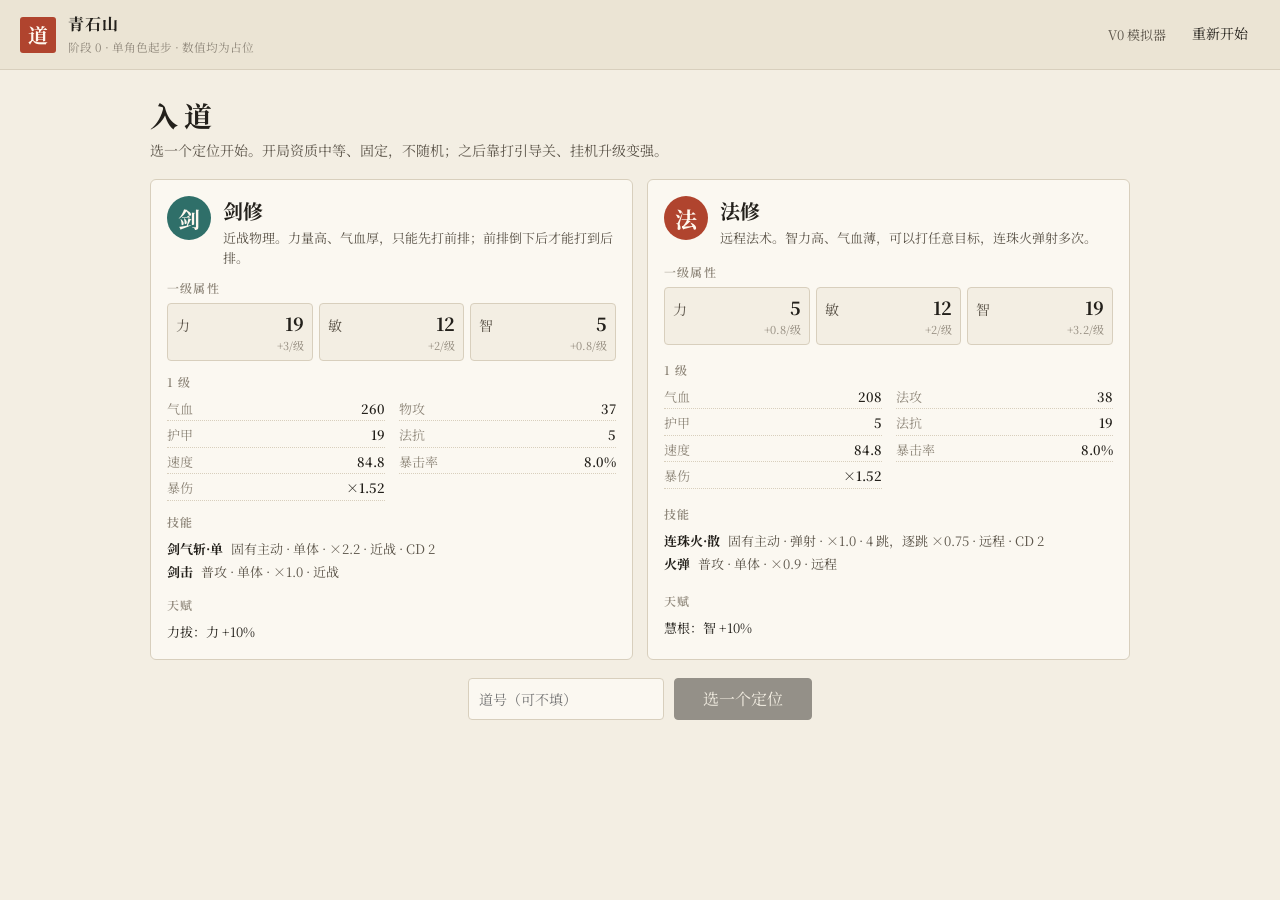
==== index.html @ ce5360df "阶段 0：单角色起步——选角、引导关、升级、挂机 - 开局选角：剑修 / 法修，资质中等固定，1 条属性型天赋；与其他角色同规则 - 引导关第一段「青石山」8 关：1 打 1 → 1 打 2 → 1 " ====
<!doctype html>
<html lang="zh-CN">
<head>
<meta charset="utf-8">
<meta name="viewport" content="width=device-width, initial-scale=1">
<title>道 · 青石山</title>
<link rel="preconnect" href="https://fonts.googleapis.com">
<link href="https://fonts.googleapis.com/css2?family=Noto+Serif+SC:wght@400;600;700&display=swap" rel="stylesheet">
<link rel="stylesheet" href="src/ui/style.css">
</head>
<body class="s0">
<header class="top">
  <div class="brand"><span class="seal">道</span><div><b>青石山</b><small>阶段 0 · 单角色起步 · 数值均为占位</small></div></div>
  <nav class="s0-nav">
    <a href="v0.html" class="navlink">V0 模拟器</a>
    <button id="reset-btn" type="button">重新开始</button>
  </nav>
</header>
<main id="app"></main>

<!-- 加载顺序即依赖顺序（与 src/node.js 保持一致）。经典脚本，file:// 直接打开即可。 -->
<!-- 地基 -->
<script src="src/core/tags.js"></script>
<script src="src/core/rng.js"></script>
<!-- 配置表 -->
<script src="src/config/coef.js"></script>
<script src="src/config/skills.js"></script>
<script src="src/config/talents.js"></script>
<script src="src/config/characters.js"></script>
<script src="src/config/stage0.js"></script>
<!-- 地基：事件、数据模型 -->
<script src="src/core/events.js"></script>
<script src="src/core/model.js"></script>
<!-- 战斗（纯逻辑） -->
<script src="src/battle/targeting.js"></script>
<script src="src/battle/damage.js"></script>
<script src="src/battle/engine.js"></script>
<script src="src/battle/log.js"></script>
<script src="src/battle/simulate.js"></script>
<!-- 阶段 0 游戏逻辑（纯逻辑） -->
<script src="src/game/stage0.js"></script>
<!-- UI -->
<script src="src/ui/util.js"></script>
<script src="src/ui/battleview.js"></script>
<script src="src/ui/stage0-app.js"></script>
</body>
</html>
---- src/ui/style.css ----
/* 道 · V0 —— 宣纸与墨，A 方青、B 方朱 */
:root {
  --paper: #f3eee3;
  --paper-2: #ebe4d4;
  --card: #fbf8f1;
  --ink: #23201b;
  --ink-2: #5d564b;
  --ink-3: #8f877a;
  --line: #d8cfbd;
  --a: #2f6f69;
  --a-soft: #d6e6e2;
  --b: #b0442e;
  --b-soft: #f2dcd3;
  --gold: #a67c1f;
  --heal: #3f8a3a;
  --shield: #5b7fb5;
  --crit: #c2410c;
  --font: "Noto Serif SC", "Songti SC", "STSong", "SimSun", serif;
  --mono: ui-monospace, "SF Mono", Menlo, Consolas, monospace;
  color-scheme: light;
}
@media (prefers-color-scheme: dark) {
  :root:not([data-theme="light"]) {
    --paper: #17161a; --paper-2: #1f1e23; --card: #222127; --ink: #ece6d8; --ink-2: #b8b0a2; --ink-3: #847d71;
    --line: #38363d; --a: #6cb8ae; --a-soft: #22403d; --b: #e07a62; --b-soft: #4a2a23; --gold: #d4a945;
    --heal: #7cc477; --shield: #8daee0; --crit: #f08a4b; color-scheme: dark;
  }
}
:root[data-theme="dark"] {
  --paper: #17161a; --paper-2: #1f1e23; --card: #222127; --ink: #ece6d8; --ink-2: #b8b0a2; --ink-3: #847d71;
  --line: #38363d; --a: #6cb8ae; --a-soft: #22403d; --b: #e07a62; --b-soft: #4a2a23; --gold: #d4a945;
  --heal: #7cc477; --shield: #8daee0; --crit: #f08a4b; color-scheme: dark;
}

* { box-sizing: border-box; }
html, body { margin: 0; }
body { background: var(--paper); color: var(--ink); font-family: var(--font); font-size: 14px; line-height: 1.5; }
button, input, select, textarea { font: inherit; color: inherit; }
button {
  background: var(--card); border: 1px solid var(--line); border-radius: 4px; padding: 4px 12px; cursor: pointer;
}
button:hover { border-color: var(--ink-3); }
button.primary { background: var(--ink); color: var(--paper); border-color: var(--ink); }
button.on { background: var(--ink); color: var(--paper); }
button.mini { padding: 0 6px; font-size: 12px; line-height: 20px; }
select, input[type=number] { background: var(--card); border: 1px solid var(--line); border-radius: 4px; padding: 3px 6px; }
small { color: var(--ink-3); font-weight: 400; }
.muted { color: var(--ink-3); }
.side-A { color: var(--a); }
.side-B { color: var(--b); }

/* 顶栏 */
.top { display: flex; align-items: center; justify-content: space-between; gap: 16px; padding: 12px 20px; border-bottom: 1px solid var(--line); background: var(--paper-2); flex-wrap: wrap; }
.brand { display: flex; align-items: center; gap: 12px; }
.brand b { display: block; font-size: 16px; letter-spacing: .05em; }
.seal { display: inline-grid; place-items: center; width: 36px; height: 36px; background: var(--b); color: #fff8ee; font-weight: 700; font-size: 20px; border-radius: 3px; }
nav { display: flex; gap: 4px; flex-wrap: wrap; }
nav button { border: none; background: transparent; border-bottom: 2px solid transparent; border-radius: 0; padding: 6px 12px; }
nav button.on { background: transparent; color: var(--ink); border-bottom-color: var(--b); font-weight: 600; }
main { padding: 16px 20px 40px; max-width: 1400px; margin: 0 auto; }

.card { background: var(--card); border: 1px solid var(--line); border-radius: 6px; padding: 12px 14px; margin-bottom: 12px; }
.toolbar { display: flex; align-items: center; gap: 8px; flex-wrap: wrap; margin-bottom: 12px; }
.toolbar .sep { width: 1px; height: 20px; background: var(--line); margin: 0 4px; }
.status { color: var(--ink-2); margin-left: 8px; }
.errors { color: var(--b); font-size: 13px; margin-top: 6px; }
.scroll-x { overflow-x: auto; }

/* ===== 阵容编辑 ===== */
.editor-grid { display: grid; grid-template-columns: minmax(0, 1fr) minmax(0, 1.1fr); gap: 14px; align-items: start; }
.teams { display: grid; gap: 12px; }
.team { background: var(--card); border: 1px solid var(--line); border-radius: 6px; padding: 10px 12px; border-top: 3px solid var(--a); }
.team-B { border-top-color: var(--b); }
.team-head { display: flex; justify-content: space-between; align-items: baseline; }
.team-head h3 { margin: 0 0 6px; }
.team-A h3 { color: var(--a); } .team-B h3 { color: var(--b); }
.row-line { display: grid; grid-template-columns: 52px 1fr; gap: 8px; align-items: stretch; margin-bottom: 6px; }
.row-label { display: flex; flex-direction: column; justify-content: center; color: var(--ink-2); font-size: 13px; }
.row-cards { display: grid; grid-template-columns: repeat(3, minmax(0, 1fr)); gap: 6px; }
.slot { border: 1px solid var(--line); border-radius: 4px; padding: 6px 8px; cursor: pointer; background: var(--paper); position: relative; min-height: 56px; }
.slot:hover { border-color: var(--ink-3); }
.slot.sel { border-color: var(--ink); box-shadow: inset 0 0 0 1px var(--ink); }
.slot.empty { color: var(--ink-3); display: grid; place-items: center; cursor: default; border-style: dashed; }
.slot-name { font-weight: 600; }
.slot-title { font-size: 12px; color: var(--ink-3); }
.slot-actions { position: absolute; top: 4px; right: 4px; display: flex; gap: 2px; opacity: .55; }
.slot:hover .slot-actions { opacity: 1; }
.add-line { display: flex; gap: 6px; margin-top: 8px; flex-wrap: wrap; }

.detail-head { display: flex; justify-content: space-between; align-items: baseline; border-bottom: 1px solid var(--line); margin-bottom: 8px; }
.detail-head h3 { margin: 0 0 6px; }
.field { display: grid; grid-template-columns: 92px 1fr; gap: 8px; padding: 8px 0; border-bottom: 1px dashed var(--line); }
.field > label { color: var(--ink-2); font-size: 13px; padding-top: 3px; }
.triad { display: flex; gap: 12px; }
.triad input { width: 5em; margin-left: 4px; }
.stat-grid { display: grid; grid-template-columns: repeat(auto-fill, minmax(110px, 1fr)); gap: 4px 12px; padding: 8px 0; border-bottom: 1px dashed var(--line); }
.stat-grid div { display: flex; justify-content: space-between; font-size: 13px; }
.stat-grid span { color: var(--ink-3); }
.skill-line { display: flex; flex-wrap: wrap; gap: 4px 10px; align-items: center; font-size: 13px; margin-top: 4px; }
.skill-meta { color: var(--ink-2); }
.skill-eff { color: var(--shield); }
.skill-line.trig { color: var(--gold); }
.tags { display: inline-flex; gap: 3px; }
.tag { font-size: 11px; padding: 0 5px; border: 1px solid var(--line); border-radius: 3px; color: var(--ink-3); }
.tag.on { border-color: var(--gold); color: var(--gold); background: color-mix(in srgb, var(--gold) 12%, transparent); font-weight: 600; }
.branches { display: grid; gap: 6px; }
.branch { display: block; border: 1px solid var(--line); border-radius: 4px; padding: 6px 8px; cursor: pointer; }
.branch.on { border-color: var(--ink); background: var(--paper); }
.branch input { margin-right: 6px; }
.roll { display: inline-flex; align-items: center; gap: 8px; margin-left: 8px; flex-wrap: wrap; }
.roll input[type=range] { width: 140px; accent-color: var(--b); }
.roll-val { font-size: 12px; color: var(--ink-2); font-family: var(--mono); }
.talent-row { display: flex; align-items: center; gap: 6px; flex-wrap: wrap; margin-bottom: 6px; font-size: 13px; }
.tier { font-size: 11px; padding: 0 5px; border-radius: 3px; border: 1px solid var(--line); }
.tier-trigger { border-color: var(--gold); color: var(--gold); }
.tier-tag { border-color: var(--shield); color: var(--shield); }

/* ===== 战斗播放 ===== */
.bar-card { padding-bottom: 18px; }
.bar-head { display: flex; gap: 12px; align-items: baseline; flex-wrap: wrap; margin-bottom: 10px; }
.order { display: flex; gap: 6px; flex-wrap: wrap; font-size: 13px; }
.ord { font-weight: 600; }
.actionbar { position: relative; height: 34px; margin: 0 14px; border-bottom: 2px solid var(--ink-3); background: repeating-linear-gradient(90deg, transparent 0 calc(10% - 1px), var(--line) calc(10% - 1px) 10%); }
.bar-end { position: absolute; right: -2px; top: -4px; bottom: -4px; width: 3px; background: var(--b); }
.marker { position: absolute; top: 4px; width: 28px; height: 24px; border-radius: 3px; display: grid; place-items: center; font-size: 11px; color: #fff; transition: left .35s linear; font-weight: 600; }
.marker.side-A { background: var(--a); top: 0; }
.marker.side-B { background: var(--b); top: 10px; }
.marker.dead { opacity: .15; }
.player-grid { display: grid; grid-template-columns: minmax(0, 1.4fr) minmax(0, 1fr); gap: 12px; align-items: start; }
.field-grid { display: grid; grid-template-columns: var(--cols, 1fr 1fr 28px 1fr 1fr); gap: 8px; }
.col { display: flex; flex-direction: column; gap: 8px; }
.col-label { font-size: 12px; color: var(--ink-3); text-align: center; }
.vs { display: grid; place-items: center; color: var(--ink-3); writing-mode: vertical-rl; letter-spacing: .5em; }
.unit { position: relative; border: 1px solid var(--line); border-radius: 4px; padding: 6px; background: var(--paper); transition: transform .15s, box-shadow .15s; min-height: 86px; }
.unit.side-A { border-left: 3px solid var(--a); }
.unit.side-B { border-left: 3px solid var(--b); }
.unit.acting { box-shadow: 0 0 0 2px var(--gold); transform: translateY(-2px); }
.unit.hit { animation: shake .25s; }
.unit.healed { box-shadow: 0 0 0 2px var(--heal); }
.unit.dead { opacity: .35; filter: grayscale(1); }
@keyframes shake { 25% { transform: translateX(-3px); } 75% { transform: translateX(3px); } }
.u-name { font-weight: 600; font-size: 13px; display: flex; justify-content: space-between; }
.hp { position: relative; height: 12px; background: var(--paper-2); border-radius: 2px; margin: 4px 0; overflow: hidden; }
.hp-fill { position: absolute; inset: 0 auto 0 0; background: var(--heal); transition: width .3s; }
.sh-fill { position: absolute; inset: 0 auto 0 0; background: color-mix(in srgb, var(--shield) 70%, transparent); transition: width .3s; height: 4px; }
.hp-text { position: absolute; right: 3px; top: -2px; font-size: 10px; font-family: var(--mono); color: var(--ink); }
.u-cds, .u-status { display: flex; flex-wrap: wrap; gap: 2px; }
.cd { font-size: 10px; color: var(--ink-3); border: 1px solid var(--line); padding: 0 3px; border-radius: 2px; }
.cd.ready { color: var(--ink); border-color: var(--ink-3); }
.st { font-size: 10px; padding: 0 3px; border-radius: 2px; margin-top: 2px; }
.st-buff { background: var(--a-soft); color: var(--a); }
.st-debuff { background: var(--b-soft); color: var(--b); }
.st-guard, .st-taunt { background: var(--gold); color: #fff; }
.pop { position: absolute; right: 6px; top: 18px; font-weight: 700; color: var(--b); animation: rise .9s forwards; pointer-events: none; font-family: var(--mono); }
.pop.crit { color: var(--crit); font-size: 18px; }
.pop.heal { color: var(--heal); }
@keyframes rise { to { transform: translateY(-22px); opacity: 0; } }
.log-card { display: flex; flex-direction: column; }
.log { height: 520px; overflow-y: auto; font-size: 13px; margin-top: 6px; padding-right: 4px; }
.log-entry { padding: 3px 0; border-bottom: 1px dotted var(--line); }
.ll.d1 { padding-left: 1.2em; color: var(--ink-2); }
.ll.d2 { padding-left: 2.4em; }
.ll-round { color: var(--ink-3); text-align: center; font-size: 12px; }
.ll-action { font-weight: 600; }
.ll-crit { color: var(--crit); }
.ll-heal { color: var(--heal); }
.ll-effect { color: var(--shield); }
.ll-chain { color: var(--gold); font-weight: 700; font-size: 14px; }
.ll-end { text-align: center; font-weight: 700; font-size: 16px; padding: 8px 0; }

/* ===== 批量模拟 ===== */
.win-head { display: flex; gap: 28px; flex-wrap: wrap; align-items: baseline; }
.big { font-size: 28px; font-weight: 700; }
.win-bar { display: flex; height: 10px; margin-top: 10px; border-radius: 2px; overflow: hidden; background: var(--paper-2); }
.wb-A { background: var(--a); } .wb-B { background: var(--b); } .wb-D { background: var(--ink-3); opacity: .5; }
table.data { border-collapse: collapse; width: 100%; font-size: 13px; margin-top: 8px; }
table.data th { text-align: left; font-weight: 600; color: var(--ink-2); border-bottom: 1px solid var(--line); padding: 4px 6px; white-space: nowrap; }
table.data td { border-bottom: 1px dotted var(--line); padding: 4px 6px; white-space: nowrap; font-variant-numeric: tabular-nums; }
tr.grp td { background: var(--paper-2); font-weight: 600; }
.share { display: flex; align-items: center; gap: 6px; }
.mini-bar { width: 60px; height: 6px; background: var(--paper-2); border-radius: 2px; overflow: hidden; }
.mini-fill { height: 100%; background: var(--ink-3); }
.mini-fill.side-A { background: var(--a); } .mini-fill.side-B { background: var(--b); }
.trig-cell { color: var(--gold); font-size: 12px; }
.trig-list { display: flex; gap: 6px; flex-wrap: wrap; margin: 6px 0; }
.chip { border: 1px solid var(--gold); color: var(--gold); border-radius: 3px; padding: 0 6px; font-size: 13px; }

/* ===== 配置表 ===== */
.config-text { width: 100%; height: 70vh; font-family: var(--mono); font-size: 12px; background: var(--card); border: 1px solid var(--line); border-radius: 4px; padding: 10px; }

@media (max-width: 960px) {
  .editor-grid, .player-grid { grid-template-columns: 1fr; }
  main { padding: 12px 16px 32px; }
}
@media (max-width: 600px) {
  .field-grid { grid-template-columns: 1fr 1fr; }
  .field-grid .vs { display: none; }
  .field { grid-template-columns: 1fr; }
  .row-cards { grid-template-columns: repeat(2, minmax(0, 1fr)); }
}

/* ===================== 阶段 0 ===================== */
.navlink { color: var(--ink-2); text-decoration: none; padding: 6px 10px; font-size: 13px; }
.navlink:hover { color: var(--ink); }
.s0-nav { align-items: center; }
button.danger { background: var(--b); color: #fff; border-color: var(--b); }
button:disabled { opacity: .45; cursor: not-allowed; }
.brand small a { color: inherit; }

/* 选角 */
.chooser { max-width: 980px; margin: 0 auto; display: grid; gap: 18px; }
.chooser-intro h2 { margin: 8px 0 4px; font-size: 28px; letter-spacing: .2em; }
.chooser-intro p { margin: 0; color: var(--ink-2); }
.role-cards { display: grid; grid-template-columns: repeat(2, minmax(0, 1fr)); gap: 14px; }
.role-card { text-align: left; background: var(--card); border: 1px solid var(--line); border-radius: 6px; padding: 16px; display: grid; gap: 12px; cursor: pointer; }
.role-card:hover { border-color: var(--ink-3); }
.role-card.on { border-color: var(--ink); box-shadow: inset 0 0 0 1px var(--ink); }
.role-card:focus-visible, button:focus-visible, .name-input:focus-visible { outline: 2px solid var(--gold); outline-offset: 2px; }
.role-head { display: flex; gap: 12px; align-items: flex-start; }
.role-head h3 { margin: 0 0 2px; font-size: 20px; }
.role-head p { margin: 0; color: var(--ink-2); font-size: 13px; }
.role-glyph { flex: none; display: grid; place-items: center; width: 44px; height: 44px; border-radius: 50%; font-size: 22px; font-weight: 700; color: #fff8ee; }
.role-sword { background: var(--a); }
.role-mage { background: var(--b); }
.role-section h4, .hero-card h4 { margin: 0 0 6px; font-size: 12px; color: var(--ink-3); font-weight: 600; letter-spacing: .1em; }
.triad-grid { display: grid; grid-template-columns: repeat(3, 1fr); gap: 6px; }
.triad-grid > div { background: var(--paper); border: 1px solid var(--line); border-radius: 4px; padding: 6px 8px; display: grid; grid-template-columns: auto 1fr; align-items: baseline; gap: 0 6px; }
.triad-grid span { color: var(--ink-2); }
.triad-grid b { font-size: 18px; text-align: right; font-variant-numeric: tabular-nums; }
.triad-grid small { grid-column: 1 / -1; text-align: right; font-size: 11px; }
.kv-grid { display: grid; grid-template-columns: repeat(2, minmax(0, 1fr)); gap: 2px 14px; font-size: 13px; }
.kv-grid > div { display: flex; justify-content: space-between; border-bottom: 1px dotted var(--line); padding: 2px 0; }
.kv-grid span { color: var(--ink-3); }
.kv-grid b { font-variant-numeric: tabular-nums; font-weight: 600; }
.skill-row { font-size: 13px; display: flex; flex-wrap: wrap; gap: 2px 8px; padding: 2px 0; }
.skill-row span { color: var(--ink-2); }
.chooser-go { display: flex; gap: 10px; justify-content: center; flex-wrap: wrap; }
.name-input { background: var(--card); border: 1px solid var(--line); border-radius: 4px; padding: 8px 10px; width: 14em; }
.big-btn { padding: 8px 28px; font-size: 16px; }

/* 主界面 */
.s0-grid { display: grid; grid-template-columns: 320px minmax(0, 1fr); gap: 14px; align-items: start; }
.s0-side { display: grid; gap: 12px; }
.s0-main { min-width: 0; }
.hero-card { display: grid; gap: 10px; }
.hero-head { display: flex; align-items: center; gap: 10px; }
.hero-head h2 { margin: 0; font-size: 18px; }
.lv { margin-left: auto; text-align: right; display: grid; }
.lv b { font-size: 30px; line-height: 1; font-variant-numeric: tabular-nums; }
.expbar { position: relative; height: 18px; background: var(--paper-2); border-radius: 3px; overflow: hidden; }
.exp-fill { position: absolute; inset: 0 auto 0 0; background: var(--gold); opacity: .55; transition: width .4s; }
.expbar span { position: relative; font-size: 11px; padding-left: 6px; line-height: 18px; font-variant-numeric: tabular-nums; }
.hero-foot { font-size: 12px; border-top: 1px dashed var(--line); padding-top: 8px; }

.idle-card h4 { margin: 0; }
.idle-card p { margin: 6px 0 0; font-size: 13px; }
.idle-head { display: flex; justify-content: space-between; align-items: center; gap: 8px; }
.idle-head h4 span { color: var(--ink); }
.idle-bar { height: 6px; background: var(--paper-2); border-radius: 3px; overflow: hidden; margin-top: 8px; }
.idle-fill { height: 100%; width: 0; background: var(--a); transition: width .15s linear; }

.stages-card { display: grid; gap: 8px; }
.stages-head { display: flex; justify-content: space-between; align-items: flex-end; gap: 10px; border-bottom: 1px solid var(--line); padding-bottom: 8px; }
.stages-head h2 { margin: 0; letter-spacing: .1em; }
.progress-chip { font-variant-numeric: tabular-nums; border: 1px solid var(--line); border-radius: 12px; padding: 0 10px; color: var(--ink-2); }
.chapter-done { display: grid; gap: 2px; background: var(--a-soft); color: var(--a); border-radius: 4px; padding: 8px 12px; font-size: 13px; }
.stage-row { display: grid; grid-template-columns: 44px minmax(0, 1fr) auto; gap: 10px; align-items: center; padding: 10px 4px; border-bottom: 1px dotted var(--line); }
.stage-row.locked { opacity: .45; }
.stage-row.next { background: color-mix(in srgb, var(--gold) 8%, transparent); border-radius: 4px; }
.stage-id { font-variant-numeric: tabular-nums; color: var(--ink-3); font-size: 15px; text-align: center; }
.stage-row.boss .stage-id { color: var(--b); font-weight: 700; }
.stage-title { display: flex; gap: 8px; align-items: baseline; flex-wrap: wrap; }
.stage-title b { font-size: 15px; }
.stage-title span { font-size: 12px; }
.enemy-chips { display: flex; flex-wrap: wrap; gap: 4px; margin-top: 4px; align-items: center; }
.enemy-chip { font-size: 12px; border: 1px solid var(--line); border-radius: 3px; padding: 0 5px; }
.enemy-chip small { margin-left: 3px; }
.enemy-chip.boss { border-color: var(--b); color: var(--b); }
.exp-note { font-size: 12px; margin-left: 4px; }
.stage-side { display: grid; gap: 6px; justify-items: end; }
.stage-btns { display: flex; gap: 4px; }
.badge { font-size: 11px; padding: 0 6px; border-radius: 3px; white-space: nowrap; }
.badge.ok { background: var(--a-soft); color: var(--a); }
.badge.go { background: color-mix(in srgb, var(--gold) 18%, transparent); color: var(--gold); }
.badge.lock { color: var(--ink-3); border: 1px solid var(--line); }

.battle-head { display: flex; align-items: center; gap: 12px; flex-wrap: wrap; margin-bottom: 10px; }
.battle-head h2 { margin: 0; font-size: 18px; }
.result-banner { display: flex; justify-content: space-between; align-items: center; gap: 12px; flex-wrap: wrap; border-radius: 6px; padding: 10px 14px; margin-bottom: 12px; border: 1px solid var(--line); background: var(--card); }
.result-banner.win { border-color: var(--a); background: var(--a-soft); }
.result-banner.lose { border-color: var(--b); background: var(--b-soft); }
.rb-main { display: flex; gap: 6px 14px; align-items: baseline; flex-wrap: wrap; }
.rb-title { font-size: 22px; letter-spacing: .2em; }
.win .rb-title { color: var(--a); } .lose .rb-title { color: var(--b); }
.lvup { color: var(--gold); font-weight: 700; }
.first { font-weight: 600; }
.rb-btns { display: flex; gap: 6px; flex-wrap: wrap; }
.s0 .log { height: 420px; }

@media (max-width: 860px) {
  .s0-grid { grid-template-columns: 1fr; }
  .role-cards { grid-template-columns: 1fr; }
}
@media (max-width: 600px) {
  .stage-row { grid-template-columns: 36px minmax(0, 1fr); }
  .stage-side { grid-column: 1 / -1; grid-template-columns: auto 1fr; justify-items: start; align-items: center; }
  .stage-btns { justify-self: end; }
}
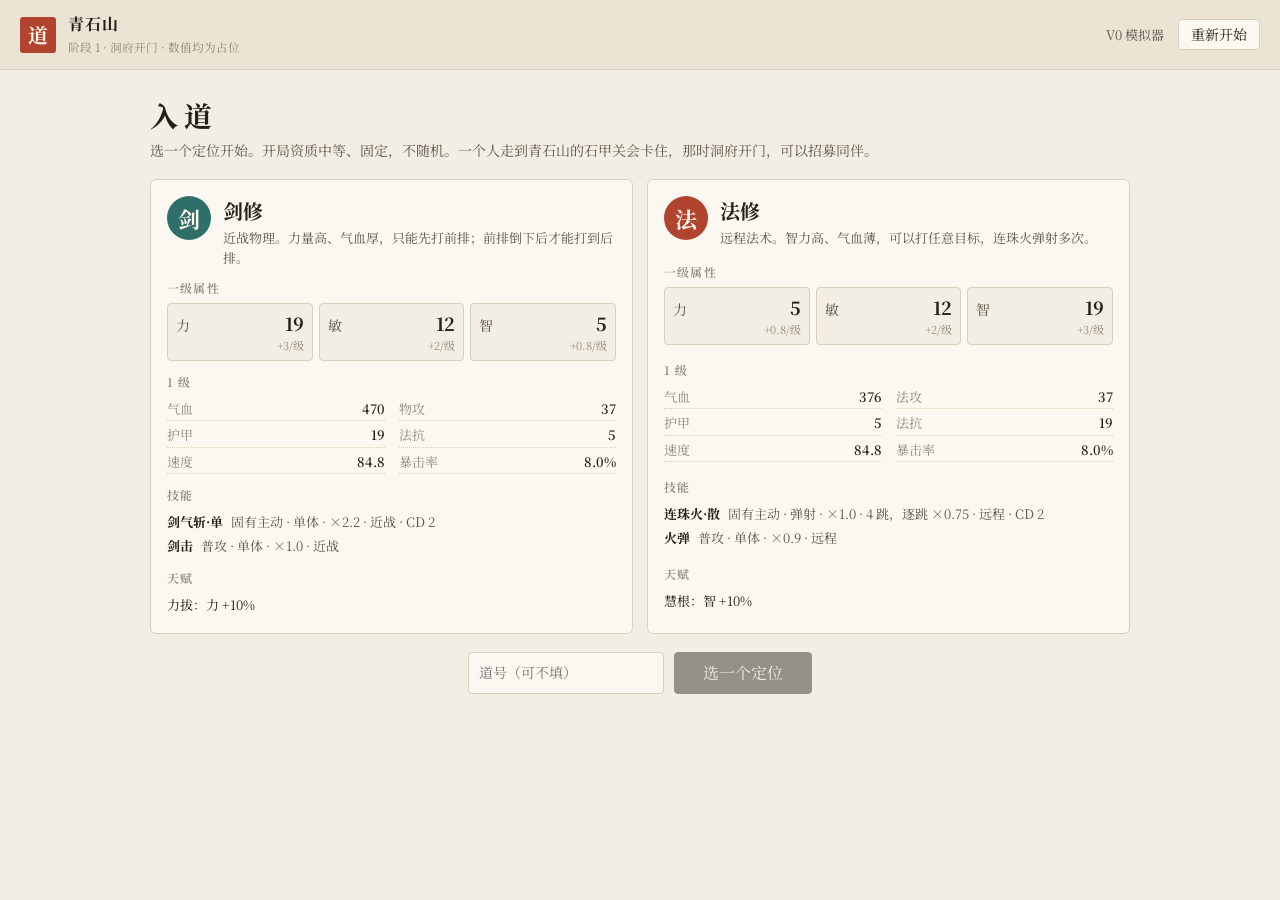
==== commit d27b6d06: "阶段 1：洞府开门——招募、研究上阵位、两人布阵、自动推关 - 1-4 石甲关重做：单人难过（剑修被后排远程磨死、法修被前排硬怪顶死），两人能过 - 金币掉落；洞府招募：首抽免费保底互补定位，之后每日" ====
--- a/index.html
+++ b/index.html
@@ -8,15 +8,20 @@
 <link href="https://fonts.googleapis.com/css2?family=Noto+Serif+SC:wght@400;600;700&display=swap" rel="stylesheet">
 <link rel="stylesheet" href="src/ui/style.css">
 </head>
-<body class="s0">
-<header class="top">
-  <div class="brand"><span class="seal">道</span><div><b>青石山</b><small>阶段 0 · 单角色起步 · 数值均为占位</small></div></div>
-  <nav class="s0-nav">
+<body class="s0 s1">
+<header class="top s1-top">
+  <div class="brand"><span class="seal">道</span><div><b>青石山</b><small>阶段 1 · 洞府开门 · 数值均为占位</small></div></div>
+  <div class="s1-chips" id="chips"></div>
+  <nav class="s1-nav" id="nav"></nav>
+  <div class="s1-tools">
     <a href="v0.html" class="navlink">V0 模拟器</a>
     <button id="reset-btn" type="button">重新开始</button>
-  </nav>
+  </div>
 </header>
+<div class="activity" id="activity" hidden></div>
 <main id="app"></main>
+<div class="modal-layer" id="modal" hidden></div>
+<div class="toasts" id="toasts" aria-live="polite"></div>
 
 <!-- 加载顺序即依赖顺序（与 src/node.js 保持一致）。经典脚本，file:// 直接打开即可。 -->
 <!-- 地基 -->
@@ -27,7 +32,7 @@
 <script src="src/config/skills.js"></script>
 <script src="src/config/talents.js"></script>
 <script src="src/config/characters.js"></script>
-<script src="src/config/stage0.js"></script>
+<script src="src/config/game.js"></script>
 <!-- 地基：事件、数据模型 -->
 <script src="src/core/events.js"></script>
 <script src="src/core/model.js"></script>
@@ -37,11 +42,11 @@
 <script src="src/battle/engine.js"></script>
 <script src="src/battle/log.js"></script>
 <script src="src/battle/simulate.js"></script>
-<!-- 阶段 0 游戏逻辑（纯逻辑） -->
-<script src="src/game/stage0.js"></script>
+<!-- 游戏规则（纯逻辑） -->
+<script src="src/game/game.js"></script>
 <!-- UI -->
 <script src="src/ui/util.js"></script>
 <script src="src/ui/battleview.js"></script>
-<script src="src/ui/stage0-app.js"></script>
+<script src="src/ui/game-app.js"></script>
 </body>
 </html>
--- a/src/ui/style.css
+++ b/src/ui/style.css
@@ -33,6 +33,7 @@
 }
 
 * { box-sizing: border-box; }
+[hidden] { display: none !important; }
 html, body { margin: 0; }
 body { background: var(--paper); color: var(--ink); font-family: var(--font); font-size: 14px; line-height: 1.5; }
 button, input, select, textarea { font: inherit; color: inherit; }
@@ -306,3 +307,124 @@
   .stage-side { grid-column: 1 / -1; grid-template-columns: auto 1fr; justify-items: start; align-items: center; }
   .stage-btns { justify-self: end; }
 }
+
+/* ===================== 阶段 1 ===================== */
+.s1-top { display: grid; grid-template-columns: auto 1fr auto auto; gap: 10px 16px; align-items: center; }
+.s1-chips { display: flex; gap: 8px; flex-wrap: wrap; align-items: center; }
+.chip-stat { display: inline-flex; align-items: baseline; gap: 6px; border: 1px solid var(--line); background: var(--card); border-radius: 14px; padding: 2px 10px; }
+.chip-stat b { font-variant-numeric: tabular-nums; }
+.switch { display: inline-flex; align-items: center; gap: 8px; border-radius: 14px; padding: 2px 10px 2px 4px; }
+.switch .knob { width: 30px; height: 16px; border-radius: 8px; background: var(--paper-2); border: 1px solid var(--line); position: relative; transition: background .2s; }
+.switch .knob::after { content: ""; position: absolute; top: 1px; left: 1px; width: 12px; height: 12px; border-radius: 50%; background: var(--ink-3); transition: transform .2s, background .2s; }
+.switch.on { background: var(--card); color: var(--ink); }
+.switch.on .knob { background: var(--a-soft); border-color: var(--a); }
+.switch.on .knob::after { transform: translateX(14px); background: var(--a); }
+.s1-nav { display: flex; gap: 2px; }
+.s1-nav button { border: none; background: transparent; border-bottom: 2px solid transparent; border-radius: 0; padding: 6px 12px; }
+.s1-nav button.on { color: var(--ink); border-bottom-color: var(--b); font-weight: 600; }
+.s1-tools { display: flex; align-items: center; gap: 4px; }
+
+.activity { display: flex; justify-content: space-between; align-items: center; gap: 10px 16px; flex-wrap: wrap; padding: 8px max(20px, env(safe-area-inset-right, 0px)) 8px max(20px, env(safe-area-inset-left, 0px)); border-bottom: 1px solid var(--line); background: var(--card); font-size: 13px; position: sticky; top: env(safe-area-inset-top, 0px); z-index: 5; }
+.act-main, .act-side { display: flex; align-items: center; gap: 10px; flex-wrap: wrap; min-width: 0; }
+.act-dot { width: 8px; height: 8px; border-radius: 50%; background: var(--ink-3); flex: none; }
+.act-dot.push { background: var(--b); animation: pulse 1s infinite; }
+.act-dot.farm { background: var(--a); animation: pulse 1.6s infinite; }
+.act-dot.wait { background: var(--gold); }
+@keyframes pulse { 50% { opacity: .35; } }
+@media (prefers-reduced-motion: reduce) { .act-dot { animation: none !important; } }
+.act-bar { width: 120px; height: 6px; background: var(--paper-2); border-radius: 3px; overflow: hidden; }
+.act-bar.small { width: 140px; height: 4px; margin-top: 2px; }
+.act-fill { height: 100%; width: 0; background: var(--a); transition: width .15s linear; }
+.act-fill.research { background: var(--gold); }
+.act-research { display: grid; }
+
+.s1-stages { display: grid; grid-template-columns: minmax(300px, 380px) minmax(0, 1fr); gap: 14px; align-items: start; }
+.s1-stages .stages-card { gap: 2px; }
+.s1-stages .stage-row { grid-template-columns: 40px minmax(0, 1fr); padding: 8px 4px; }
+.s1-stages .stage-side { grid-column: 1 / -1; grid-template-columns: auto 1fr; justify-items: start; align-items: center; }
+.s1-stages .stage-btns { justify-self: end; }
+.stage-row.gate .stage-id { color: var(--gold); font-weight: 700; }
+.s1-battle { min-width: 0; }
+.s1 .player-grid { grid-template-columns: minmax(0, 1fr); }
+.s1 .log { height: 260px; }
+
+.cave-grid { display: grid; grid-template-columns: repeat(2, minmax(0, 1fr)); gap: 14px; align-items: start; }
+.cave-card h2 { margin: 0 0 4px; font-size: 18px; }
+.recruit-row { display: flex; align-items: center; gap: 12px; flex-wrap: wrap; margin: 10px 0; }
+.odds summary { cursor: pointer; color: var(--ink-2); font-size: 13px; }
+.odds-list { display: grid; gap: 4px; margin-top: 6px; font-size: 12px; }
+.odds-list > div { display: flex; gap: 8px; align-items: center; }
+.recruit-result { margin-top: 12px; border-top: 1px dashed var(--line); padding-top: 10px; }
+.recruit-result h4 { margin: 0 0 6px; font-size: 12px; color: var(--ink-3); }
+.pending-box { background: var(--b-soft); color: var(--b); border-radius: 4px; padding: 6px 10px; font-size: 13px; }
+.slot-dots { display: flex; gap: 8px; margin: 10px 0; }
+.slot-dots .dot { width: 32px; height: 32px; border-radius: 50%; display: grid; place-items: center; border: 1px dashed var(--line); color: var(--ink-3); font-variant-numeric: tabular-nums; }
+.slot-dots .dot.on { border: 1px solid var(--a); background: var(--a-soft); color: var(--a); font-weight: 700; }
+.slot-dots .dot.busy { border: 1px solid var(--gold); color: var(--gold); animation: pulse 1.6s infinite; }
+.research-active, .research-next { font-size: 14px; margin: 6px 0; }
+.researcher-list { display: grid; gap: 6px; margin-top: 8px; }
+.researcher { display: grid; grid-template-columns: auto minmax(0, 1fr) auto auto; gap: 8px; align-items: center; font-size: 13px; }
+.researcher .role-glyph, .fm-unit .role-glyph, .cc-head .role-glyph { width: 30px; height: 30px; font-size: 15px; }
+.r-name small { color: var(--ink-3); }
+
+.q-badge { font-size: 11px; padding: 0 5px; border-radius: 3px; border: 1px solid var(--line); color: var(--ink-2); }
+.q-white { color: var(--ink-2); }
+.q-blue { border-color: var(--shield); color: var(--shield); }
+.q-yellow { border-color: var(--gold); color: var(--gold); }
+.q-orange { border-color: var(--crit); color: var(--crit); background: color-mix(in srgb, var(--crit) 10%, transparent); }
+.q-starter { border-color: var(--a); color: var(--a); }
+
+.roster-page { display: grid; gap: 10px; }
+.group-title { margin: 8px 0 0; font-size: 14px; color: var(--ink-2); letter-spacing: .1em; }
+.char-grid { display: grid; grid-template-columns: repeat(auto-fill, minmax(260px, 1fr)); gap: 12px; }
+.char-card { background: var(--card); border: 1px solid var(--line); border-radius: 6px; padding: 12px; display: grid; gap: 8px; align-content: start; }
+.char-card.st-research { border-style: dashed; }
+.char-card.st-idle { opacity: .92; }
+.cc-head { display: flex; align-items: center; gap: 10px; }
+.cc-name { display: grid; }
+.cc-name small { display: flex; gap: 4px; align-items: center; }
+.cc-skills, .cc-talents { display: grid; gap: 2px; }
+.talent-line { font-size: 12px; color: var(--ink-2); }
+.talent-line.tier-tag { color: var(--shield); }
+.talent-line.tier-trigger { color: var(--gold); font-weight: 600; }
+.cc-actions { display: flex; gap: 6px; flex-wrap: wrap; border-top: 1px dashed var(--line); padding-top: 8px; }
+button.ghost { background: transparent; }
+
+.formation-card { display: grid; gap: 10px; }
+.fm-head h2 { margin: 0; font-size: 18px; }
+.fm-head { display: grid; gap: 2px; }
+.fm-rows { display: grid; grid-template-columns: repeat(2, minmax(0, 1fr)) auto; gap: 10px; align-items: stretch; }
+.fm-col { border: 1px solid var(--line); border-radius: 4px; padding: 8px; display: grid; gap: 6px; align-content: start; background: var(--paper); }
+.fm-front { border-color: var(--a); }
+.fm-label { font-size: 12px; color: var(--ink-3); }
+.fm-unit { display: grid; grid-template-columns: auto 1fr auto; gap: 8px; align-items: center; font-size: 13px; }
+.fm-enemy { align-self: center; writing-mode: vertical-rl; letter-spacing: .3em; font-size: 12px; }
+.fm-btns { display: flex; gap: 6px; }
+
+.modal-layer { position: fixed; inset: 0; background: color-mix(in srgb, var(--ink) 35%, transparent); display: grid; place-items: center; z-index: 20; padding: 16px; }
+.modal { background: var(--card); border: 1px solid var(--line); border-radius: 8px; padding: 18px 20px; max-width: 520px; width: 100%; max-height: 90vh; overflow: auto; box-shadow: 0 10px 40px rgba(0,0,0,.18); }
+.modal h2 { margin: 0 0 8px; letter-spacing: .1em; }
+.modal p { margin: 6px 0; color: var(--ink-2); line-height: 1.7; }
+.modal-btns { display: flex; justify-content: flex-end; gap: 8px; margin-top: 14px; }
+.swap-list { display: flex; flex-wrap: wrap; gap: 6px; margin-top: 10px; }
+
+.toasts { position: fixed; right: max(16px, env(safe-area-inset-right, 0px)); bottom: calc(16px + env(safe-area-inset-bottom, 0px)); display: grid; gap: 6px; z-index: 30; max-width: min(360px, calc(100vw - 32px)); }
+.toast { background: var(--ink); color: var(--paper); border-radius: 4px; padding: 8px 12px; font-size: 13px; box-shadow: 0 4px 16px rgba(0,0,0,.2); transition: opacity .5s, transform .5s; }
+.toast.good { background: var(--a); color: #fff; }
+.toast.bad { background: var(--b); color: #fff; }
+.toast.out { opacity: 0; transform: translateY(6px); }
+
+@media (max-width: 1100px) {
+  .s1-top { grid-template-columns: auto 1fr; }
+  .s1-nav { grid-column: 1 / -1; order: 3; }
+  .s1-tools { justify-self: end; }
+}
+@media (max-width: 900px) {
+  .s1-stages, .cave-grid { grid-template-columns: minmax(0, 1fr); }
+}
+@media (max-width: 600px) {
+  .s1-top { grid-template-columns: 1fr; }
+  .s1-tools { justify-self: start; }
+  .fm-rows { grid-template-columns: 1fr; }
+  .fm-enemy { display: none; }
+}
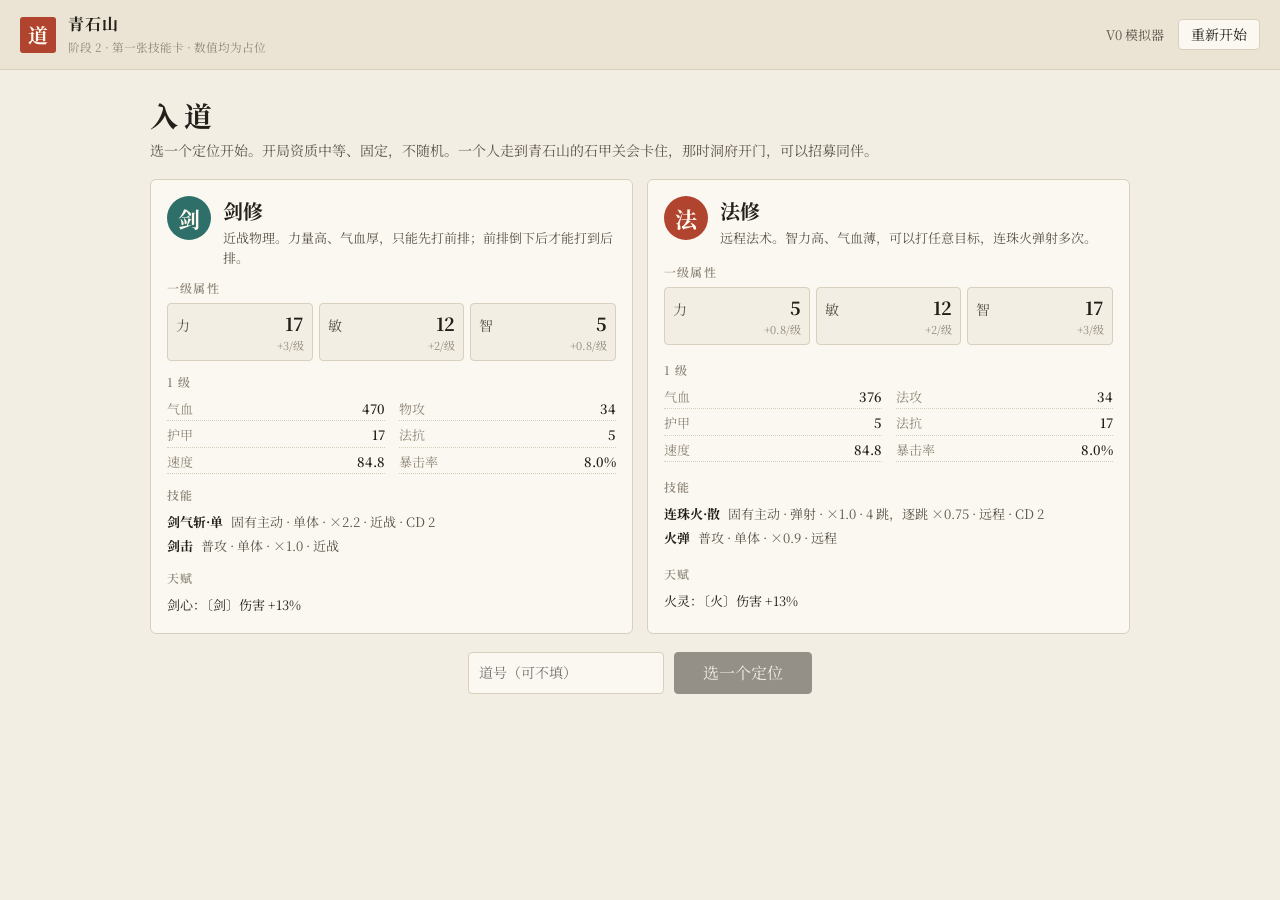
==== commit 0ef2cf7c: "阶段 2：第一张技能卡——背包、插卡掷数值、重掷择优、换卡销毁、第二段引导关 - 第一段首领固定掉第一张卡（剑修穿云剑 / 法修火雨），插卡引导；招募角色此后自带一张卡 - 背包与主动卡槽：插卡才掷数" ====
--- a/index.html
+++ b/index.html
@@ -10,7 +10,7 @@
 </head>
 <body class="s0 s1">
 <header class="top s1-top">
-  <div class="brand"><span class="seal">道</span><div><b>青石山</b><small>阶段 1 · 洞府开门 · 数值均为占位</small></div></div>
+  <div class="brand"><span class="seal">道</span><div><b>青石山</b><small>阶段 2 · 第一张技能卡 · 数值均为占位</small></div></div>
   <div class="s1-chips" id="chips"></div>
   <nav class="s1-nav" id="nav"></nav>
   <div class="s1-tools">
--- a/src/ui/style.css
+++ b/src/ui/style.css
@@ -428,3 +428,36 @@
   .fm-rows { grid-template-columns: 1fr; }
   .fm-enemy { display: none; }
 }
+
+/* ===================== 阶段 2：技能卡 ===================== */
+.chapter-block { display: grid; gap: 2px; margin-bottom: 10px; }
+.chapter-block.locked { opacity: .55; }
+.chapter-block.done > summary { list-style: none; cursor: pointer; }
+.chapter-block.done > summary::-webkit-details-marker { display: none; }
+.chapter-block.done > summary .stages-head::after { content: "展开"; font-size: 12px; color: var(--ink-3); margin-left: 8px; }
+.chapter-block.done[open] > summary .stages-head::after { content: "收起"; }
+.drops { color: var(--gold); font-weight: 600; }
+.card-slot { border: 1px solid var(--gold); border-radius: 4px; padding: 6px 8px; display: grid; gap: 2px; background: color-mix(in srgb, var(--gold) 6%, transparent); }
+.card-slot.empty { border-style: dashed; border-color: var(--line); background: transparent; display: flex; gap: 8px; align-items: center; }
+.cs-top { display: flex; gap: 6px; align-items: baseline; flex-wrap: wrap; }
+.cs-label { font-size: 11px; color: var(--ink-3); }
+.cs-val { margin-left: auto; font-variant-numeric: tabular-nums; font-size: 13px; }
+.bag-page { display: grid; gap: 12px; }
+.bag-head { display: grid; gap: 8px; }
+.bag-head h2 { margin: 0 0 4px; font-size: 18px; }
+.bag-head p { margin: 0; }
+.bag-tools { display: flex; gap: 12px; align-items: center; flex-wrap: wrap; }
+.check { display: inline-flex; align-items: center; gap: 4px; font-size: 13px; cursor: pointer; }
+.bag-grid { display: grid; grid-template-columns: repeat(auto-fill, minmax(280px, 1fr)); gap: 12px; }
+.bag-item { display: grid; gap: 6px; align-content: start; margin-bottom: 0; }
+.bi-head { display: flex; gap: 6px; align-items: baseline; }
+.bi-count { margin-left: auto; font-variant-numeric: tabular-nums; color: var(--ink-2); }
+.bi-user { display: grid; grid-template-columns: auto minmax(0, 1fr) auto; gap: 8px; align-items: center; font-size: 13px; border-top: 1px dotted var(--line); padding-top: 6px; }
+.bi-user .role-glyph { width: 26px; height: 26px; font-size: 13px; }
+.roll-compare { display: flex; gap: 10px; align-items: center; justify-content: center; margin: 10px 0; }
+.roll-box { border: 1px solid var(--line); border-radius: 6px; padding: 8px 14px; display: grid; justify-items: center; gap: 2px; min-width: 110px; opacity: .6; }
+.roll-box b { font-size: 22px; font-variant-numeric: tabular-nums; }
+.roll-box.kept { opacity: 1; border-color: var(--a); background: var(--a-soft); }
+.kept-mark { color: var(--a); font-weight: 700; font-size: 12px; }
+.vs-arrow { color: var(--ink-3); }
+.modal-extra { display: flex; gap: 12px; align-items: center; flex-wrap: wrap; margin-top: 8px; }
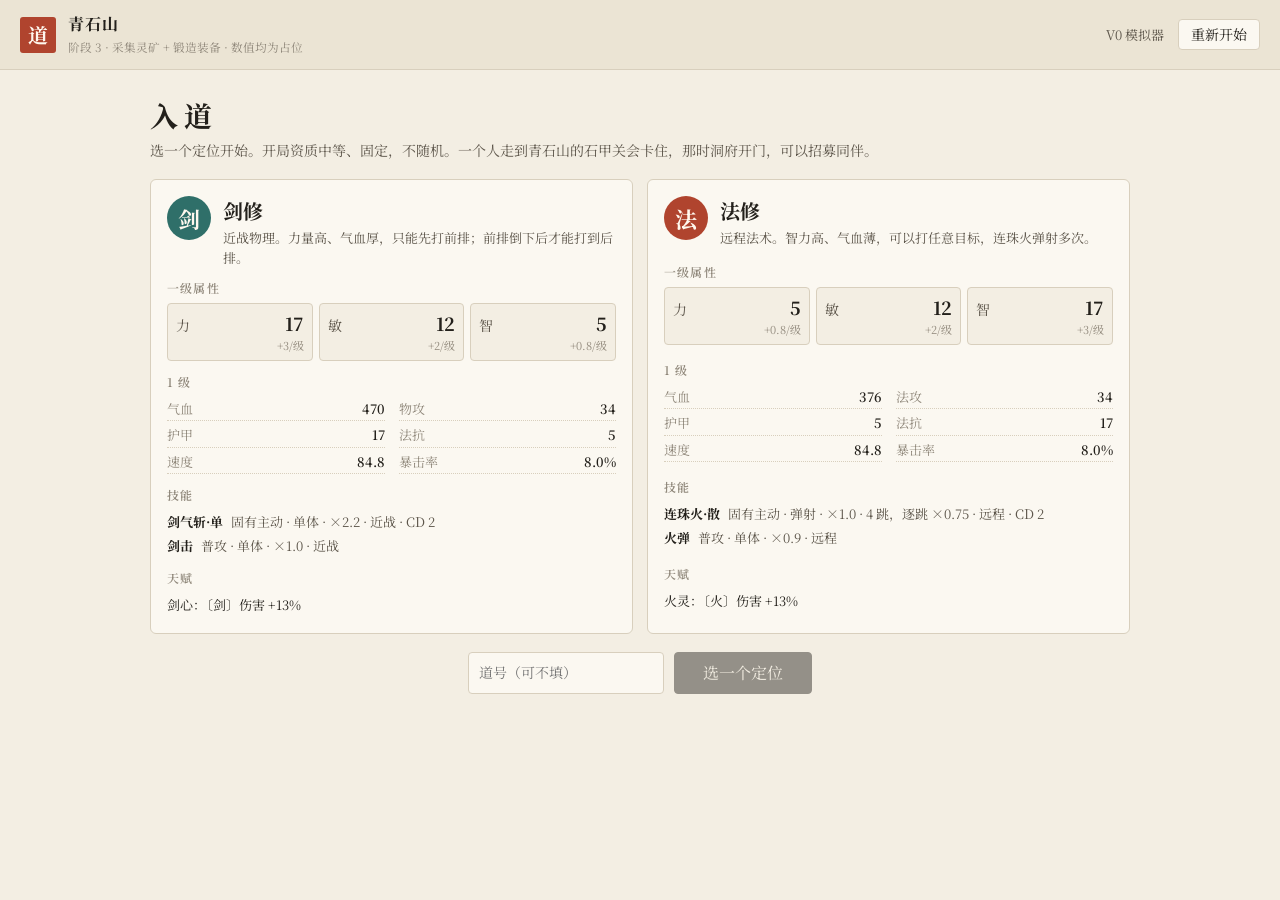
==== commit 1fad737c: "阶段 3：采集灵矿 + 锻造装备 + 第三段引导关 - 采集：闲置角色按秒产出灵矿（力资质系数），不补离线 - 锻造房：灵矿 + 金币即时打造白装（武器 / 胸甲 / 戒指 × 三档），装备槽穿脱换 " ====
--- a/index.html
+++ b/index.html
@@ -10,7 +10,7 @@
 </head>
 <body class="s0 s1">
 <header class="top s1-top">
-  <div class="brand"><span class="seal">道</span><div><b>青石山</b><small>阶段 2 · 第一张技能卡 · 数值均为占位</small></div></div>
+  <div class="brand"><span class="seal">道</span><div><b>青石山</b><small>阶段 3 · 采集灵矿 + 锻造装备 · 数值均为占位</small></div></div>
   <div class="s1-chips" id="chips"></div>
   <nav class="s1-nav" id="nav"></nav>
   <div class="s1-tools">
--- a/src/ui/style.css
+++ b/src/ui/style.css
@@ -461,3 +461,34 @@
 .kept-mark { color: var(--a); font-weight: 700; font-size: 12px; }
 .vs-arrow { color: var(--ink-3); }
 .modal-extra { display: flex; gap: 12px; align-items: center; flex-wrap: wrap; margin-top: 8px; }
+
+/* ===== 阶段 3：采集 / 锻造房 / 装备 ===== */
+.chip-stat.ore b { color: var(--shield); }
+.act-gather, .act-hint { display: flex; align-items: center; gap: 6px; flex-wrap: wrap; }
+.act-gather b { color: var(--shield); font-variant-numeric: tabular-nums; }
+.act-hint { border: 1px solid var(--gold); border-radius: 4px; padding: 2px 6px; background: color-mix(in srgb, var(--gold) 10%, transparent); }
+.gather-total { display: flex; gap: 16px; margin: 4px 0 8px; font-size: 13px; }
+.gather-total b { color: var(--shield); font-variant-numeric: tabular-nums; }
+.researcher.on .r-name { color: var(--shield); }
+.forge-row { display: grid; grid-template-columns: 56px minmax(0, 1fr); gap: 8px; align-items: center; margin: 6px 0; }
+.fr-label { color: var(--ink-2); font-size: 13px; }
+.seg { display: flex; flex-wrap: wrap; gap: 4px; }
+.seg button { padding: 2px 10px; }
+.forge-preview { border: 1px dashed var(--line); border-radius: 4px; padding: 8px 10px; margin: 8px 0; display: grid; gap: 6px; }
+.forge-cost { display: flex; gap: 14px; flex-wrap: wrap; font-size: 13px; }
+.forge-cost .lack { color: var(--b); }
+.forge-preview > button { justify-self: start; }
+.gear-bag-row { display: grid; grid-template-columns: auto minmax(0, 1fr) auto; gap: 8px; align-items: center; padding: 3px 0; border-bottom: 1px dashed var(--line); font-size: 13px; }
+.gear-name { font-weight: 600; }
+.gear-name.t0 { color: var(--ink-2); }
+.gear-name.t1 { color: var(--a); }
+.gear-name.t2 { color: var(--gold); }
+.gear-slots { display: grid; gap: 4px; }
+.gear-slot { display: grid; grid-template-columns: 34px minmax(0, 1fr) auto; gap: 6px; align-items: center; border: 1px solid var(--line); border-radius: 4px; padding: 4px 6px; font-size: 13px; }
+.gear-slot.empty { border-style: dashed; }
+.gs-main { display: grid; }
+.gs-main small { font-size: 11px; }
+.gs-btns { display: flex; gap: 4px; }
+.gear-choose { display: grid; gap: 6px; margin-top: 8px; }
+.gear-opt { text-align: left; display: flex; flex-wrap: wrap; gap: 4px; align-items: baseline; }
+.char-card.st-gather { border-left: 3px solid var(--shield); }
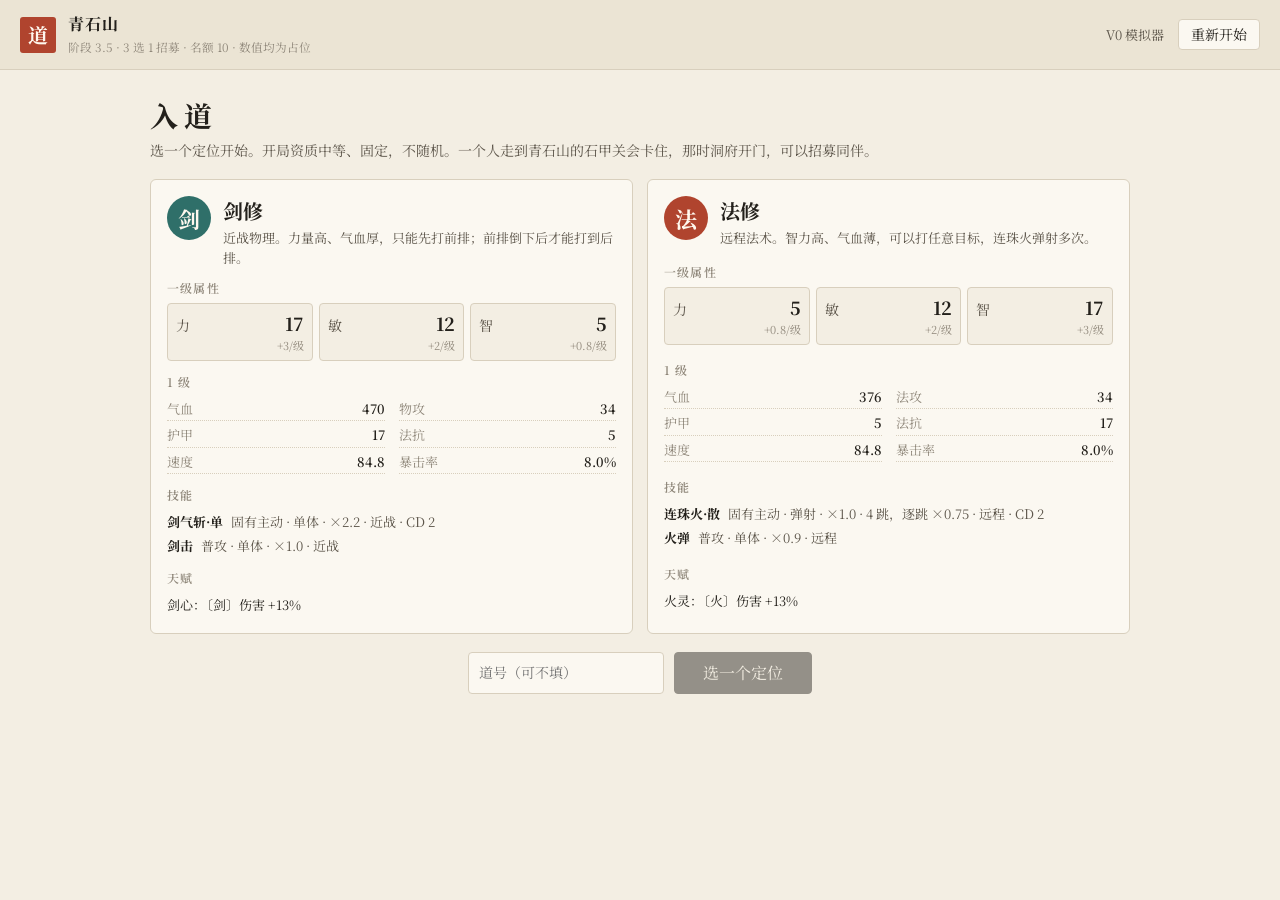
==== commit 152f90f9: "阶段 3.5：配置网站 + 规则调整 - 配置网站（node tools/server.js）：调参页只写 src/config/tuning.js，存档工具页；命令行读 tuning.js，--de" ====
--- a/index.html
+++ b/index.html
@@ -10,7 +10,7 @@
 </head>
 <body class="s0 s1">
 <header class="top s1-top">
-  <div class="brand"><span class="seal">道</span><div><b>青石山</b><small>阶段 3 · 采集灵矿 + 锻造装备 · 数值均为占位</small></div></div>
+  <div class="brand"><span class="seal">道</span><div><b>青石山</b><small>阶段 3.5 · 3 选 1 招募 · 名额 10 · 数值均为占位</small></div></div>
   <div class="s1-chips" id="chips"></div>
   <nav class="s1-nav" id="nav"></nav>
   <div class="s1-tools">
@@ -33,6 +33,10 @@
 <script src="src/config/talents.js"></script>
 <script src="src/config/characters.js"></script>
 <script src="src/config/game.js"></script>
+<script src="src/config/assets.js"></script>
+<!-- 调参覆盖（配置网站写入）→ 合并进 DAO.CONFIG -->
+<script src="src/config/tuning.js"></script>
+<script src="src/config/apply-tuning.js"></script>
 <!-- 地基：事件、数据模型 -->
 <script src="src/core/events.js"></script>
 <script src="src/core/model.js"></script>
@@ -40,12 +44,15 @@
 <script src="src/battle/targeting.js"></script>
 <script src="src/battle/damage.js"></script>
 <script src="src/battle/engine.js"></script>
+<script src="src/battle/replay.js"></script>
 <script src="src/battle/log.js"></script>
 <script src="src/battle/simulate.js"></script>
 <!-- 游戏规则（纯逻辑） -->
+<script src="src/game/clock.js"></script>
 <script src="src/game/game.js"></script>
 <!-- UI -->
 <script src="src/ui/util.js"></script>
+<script src="src/ui/render-text.js"></script>
 <script src="src/ui/battleview.js"></script>
 <script src="src/ui/game-app.js"></script>
 </body>
--- a/src/ui/style.css
+++ b/src/ui/style.css
@@ -492,3 +492,27 @@
 .gear-choose { display: grid; gap: 6px; margin-top: 8px; }
 .gear-opt { text-align: left; display: flex; flex-wrap: wrap; gap: 4px; align-items: baseline; }
 .char-card.st-gather { border-left: 3px solid var(--shield); }
+
+/* ===== 表现层预留：资源位（有图显示图，没图退回文字色块） ===== */
+.art-img { display: block; object-fit: cover; }
+img.role-glyph { border-radius: 50%; background: var(--paper-2); }
+.u-head { display: flex; align-items: center; gap: 6px; }
+.u-head .u-name { flex: 1; min-width: 0; }
+.u-art { flex: none; width: 24px; height: 24px; border-radius: 50%; display: grid; place-items: center; font-size: 12px; font-weight: 700; color: #fff8ee; }
+.art-fb.u-art.side-A { background: var(--a); }
+.art-fb.u-art.side-B { background: var(--b); }
+img.u-art { background: var(--paper-2); }
+img.gear-icon, img.card-icon { width: 28px; height: 28px; border-radius: 3px; }
+.u-head .u-name { flex-wrap: wrap; gap: 0 6px; }
+.u-head .u-name small { margin-left: auto; }
+.chip-stat.warn { border-color: var(--gold); } .chip-stat.warn b { color: var(--gold); }
+
+/* ===== 阶段 3.5：3 选 1、名额 ===== */
+.modal.wide { width: min(980px, calc(100vw - 32px)); max-width: none; }
+.choice-grid { display: grid; grid-template-columns: repeat(auto-fit, minmax(240px, 1fr)); gap: 10px; margin: 8px 0; max-height: 62vh; overflow: auto; }
+.choice { display: grid; gap: 6px; align-content: start; border: 1px solid var(--line); border-radius: 6px; padding: 6px; }
+.choice.def { border-color: var(--a); box-shadow: inset 0 0 0 1px var(--a); }
+.choice .char-card { margin: 0; }
+.choice-meta { display: flex; flex-wrap: wrap; gap: 4px 12px; font-size: 12px; color: var(--ink-2); }
+.choice > button { justify-self: stretch; }
+.warn-text { color: var(--b); font-size: 13px; margin: 6px 0 0; }
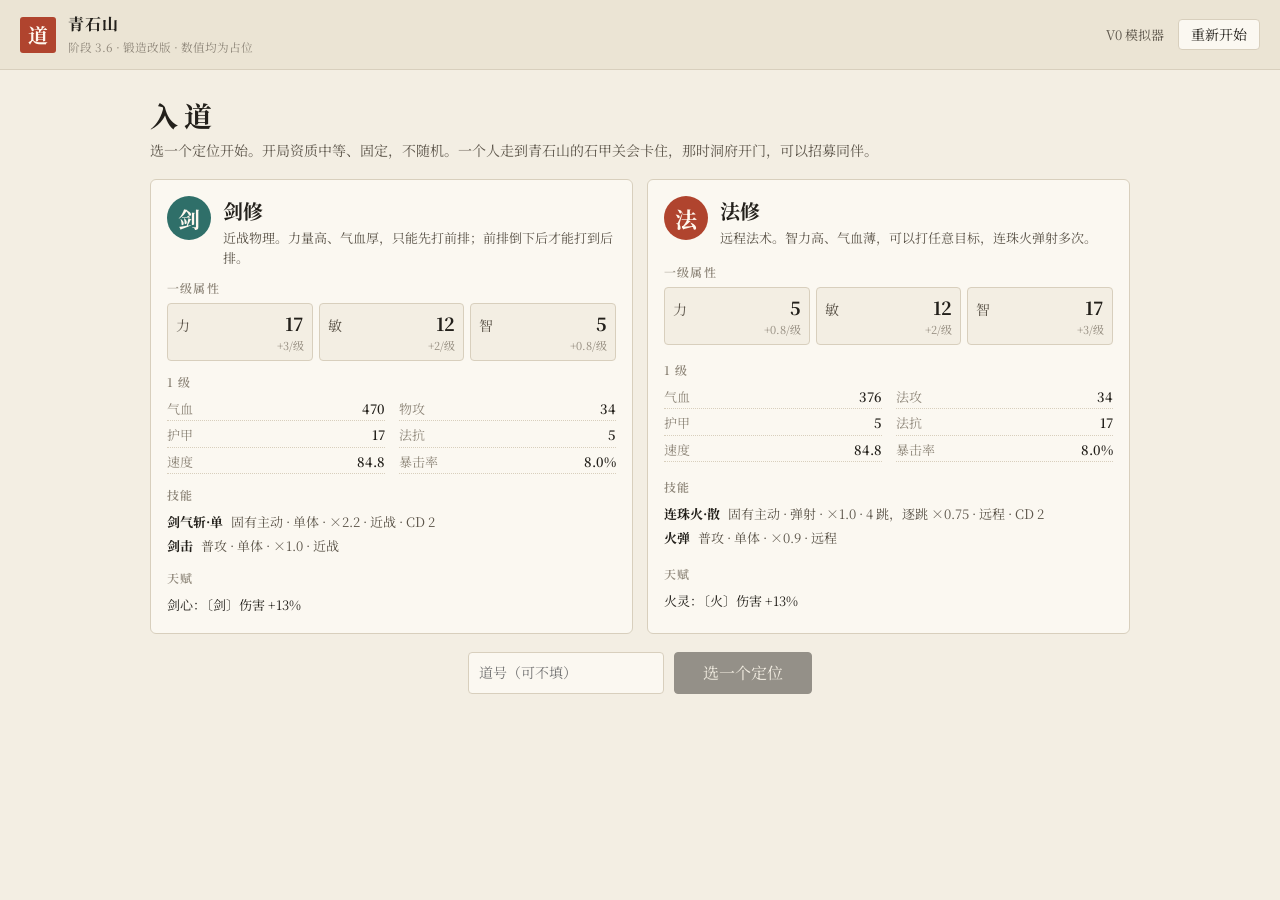
==== commit 27612a36: "阶段 3.6：锻造改版 - 锻造只打武器、胸甲；三条生产线（锻造 / 裁缝 / 饰品）按配置结构留位，只开锻造 - 品质 6 档按锻造房等级概率表掷出（独立种子），数值 = 基础 × 品质倍率 - 打" ====
--- a/index.html
+++ b/index.html
@@ -10,7 +10,7 @@
 </head>
 <body class="s0 s1">
 <header class="top s1-top">
-  <div class="brand"><span class="seal">道</span><div><b>青石山</b><small>阶段 3.5 · 3 选 1 招募 · 名额 10 · 数值均为占位</small></div></div>
+  <div class="brand"><span class="seal">道</span><div><b>青石山</b><small>阶段 3.6 · 锻造改版 · 数值均为占位</small></div></div>
   <div class="s1-chips" id="chips"></div>
   <nav class="s1-nav" id="nav"></nav>
   <div class="s1-tools">
--- a/src/ui/style.css
+++ b/src/ui/style.css
@@ -480,9 +480,6 @@
 .forge-preview > button { justify-self: start; }
 .gear-bag-row { display: grid; grid-template-columns: auto minmax(0, 1fr) auto; gap: 8px; align-items: center; padding: 3px 0; border-bottom: 1px dashed var(--line); font-size: 13px; }
 .gear-name { font-weight: 600; }
-.gear-name.t0 { color: var(--ink-2); }
-.gear-name.t1 { color: var(--a); }
-.gear-name.t2 { color: var(--gold); }
 .gear-slots { display: grid; gap: 4px; }
 .gear-slot { display: grid; grid-template-columns: 34px minmax(0, 1fr) auto; gap: 6px; align-items: center; border: 1px solid var(--line); border-radius: 4px; padding: 4px 6px; font-size: 13px; }
 .gear-slot.empty { border-style: dashed; }
@@ -516,3 +513,17 @@
 .choice-meta { display: flex; flex-wrap: wrap; gap: 4px 12px; font-size: 12px; color: var(--ink-2); }
 .choice > button { justify-self: stretch; }
 .warn-text { color: var(--b); font-size: 13px; margin: 6px 0 0; }
+
+/* ===== 阶段 3.6：装备品质（白 / 绿 / 蓝 / 紫 / 橙 / 红）、打造 ===== */
+:root { --gq-white: #8f877a; --gq-green: #3f8a3a; --gq-blue: #2f6db5; --gq-purple: #8a4bb8; --gq-orange: #c2660c; --gq-red: #b8322a; }
+@media (prefers-color-scheme: dark) { :root:not([data-theme="light"]) { --gq-white: #c9c1b2; --gq-green: #7cc477; --gq-blue: #79a8e8; --gq-purple: #c08ae6; --gq-orange: #f0a04b; --gq-red: #f07a6e; } }
+:root[data-theme="dark"] { --gq-white: #c9c1b2; --gq-green: #7cc477; --gq-blue: #79a8e8; --gq-purple: #c08ae6; --gq-orange: #f0a04b; --gq-red: #f07a6e; }
+.gear-name.gq-white { color: var(--gq-white); } .gear-name.gq-green { color: var(--gq-green); } .gear-name.gq-blue { color: var(--gq-blue); }
+.gear-name.gq-purple { color: var(--gq-purple); } .gear-name.gq-orange { color: var(--gq-orange); } .gear-name.gq-red { color: var(--gq-red); }
+.gear-name.off { text-decoration: line-through; opacity: .7; }
+.q-odds { display: flex; flex-wrap: wrap; gap: 6px; align-items: center; margin: 4px 0 8px; font-size: 13px; }
+.gq-chip { border: 1px solid currentColor; border-radius: 10px; padding: 0 8px; font-weight: 600; }
+.gq-chip.gq-white { color: var(--gq-white); } .gq-chip.gq-green { color: var(--gq-green); } .gq-chip.gq-blue { color: var(--gq-blue); }
+.gq-chip.gq-purple { color: var(--gq-purple); } .gq-chip.gq-orange { color: var(--gq-orange); } .gq-chip.gq-red { color: var(--gq-red); }
+.act-fill.craft { background: var(--gold); }
+.char-card.st-craft { border-left: 3px solid var(--gold); }
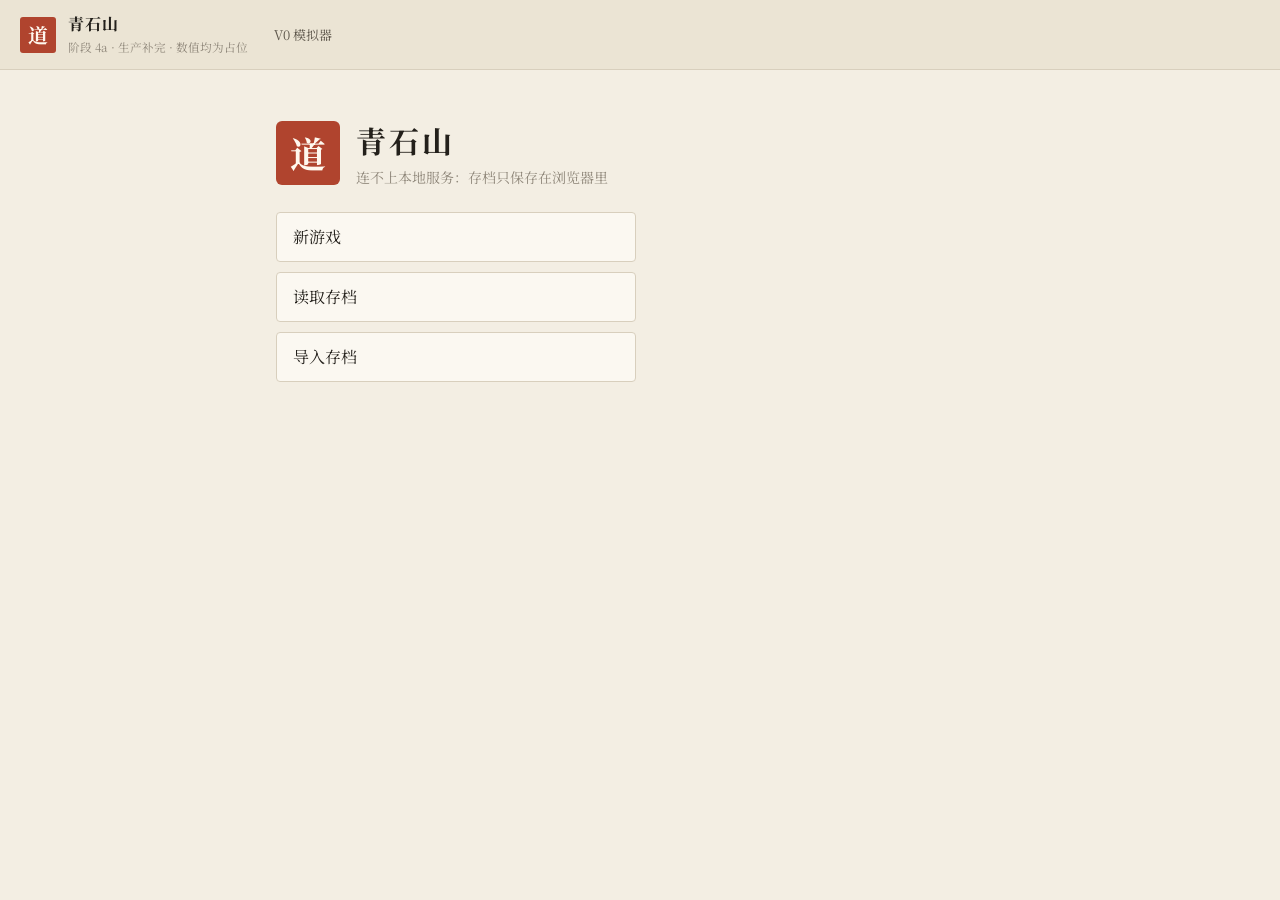
==== commit 87f79a8c: "阶段 3.7–4a：存档保护与存档位、持续制造、代码拆分、生产补完 - 3.7：存档保护（读不出来不清档、迁移前备份、自动备份、写硬盘 saves/）、标题页与 3 个存档位、持续制造 - 3.8：g" ====
--- a/index.html
+++ b/index.html
@@ -10,12 +10,12 @@
 </head>
 <body class="s0 s1">
 <header class="top s1-top">
-  <div class="brand"><span class="seal">道</span><div><b>青石山</b><small>阶段 3.6 · 锻造改版 · 数值均为占位</small></div></div>
+  <div class="brand"><span class="seal">道</span><div><b>青石山</b><small>阶段 4a · 生产补完 · 数值均为占位</small></div></div>
   <div class="s1-chips" id="chips"></div>
   <nav class="s1-nav" id="nav"></nav>
   <div class="s1-tools">
     <a href="v0.html" class="navlink">V0 模拟器</a>
-    <button id="reset-btn" type="button">重新开始</button>
+    <button id="save-btn" type="button" title="手动保存、回到标题页">存档</button>
   </div>
 </header>
 <div class="activity" id="activity" hidden></div>
@@ -49,11 +49,35 @@
 <script src="src/battle/simulate.js"></script>
 <!-- 游戏规则（纯逻辑） -->
 <script src="src/game/clock.js"></script>
-<script src="src/game/game.js"></script>
+<script src="src/game/common.js"></script>
+<script src="src/game/save.js"></script>
+<script src="src/game/economy.js"></script>
+<script src="src/game/roster.js"></script>
+<script src="src/game/progress.js"></script>
+<script src="src/game/recruit.js"></script>
+<script src="src/game/research.js"></script>
+<script src="src/game/buildings.js"></script>
+<script src="src/game/production.js"></script>
+<script src="src/game/equipment.js"></script>
+<script src="src/game/cards.js"></script>
+<script src="src/game/guide.js"></script>
+<script src="src/game/auto.js"></script>
+<script src="src/game/save-slots.js"></script>
 <!-- UI -->
 <script src="src/ui/util.js"></script>
 <script src="src/ui/render-text.js"></script>
 <script src="src/ui/battleview.js"></script>
-<script src="src/ui/game-app.js"></script>
+<script src="src/ui/save-disk.js"></script>
+<script src="src/ui/app-core.js"></script>
+<script src="src/ui/app-title.js"></script>
+<script src="src/ui/app-activity.js"></script>
+<script src="src/ui/app-stages.js"></script>
+<script src="src/ui/app-cave.js"></script>
+<script src="src/ui/app-workshop.js"></script>
+<script src="src/ui/app-roster.js"></script>
+<script src="src/ui/app-bag.js"></script>
+<script src="src/ui/app-modal.js"></script>
+<script src="src/ui/app-flow.js"></script>
+<script src="src/ui/app-main.js"></script>
 </body>
 </html>
--- a/src/ui/style.css
+++ b/src/ui/style.css
@@ -527,3 +527,49 @@
 .gq-chip.gq-purple { color: var(--gq-purple); } .gq-chip.gq-orange { color: var(--gq-orange); } .gq-chip.gq-red { color: var(--gq-red); }
 .act-fill.craft { background: var(--gold); }
 .char-card.st-craft { border-left: 3px solid var(--gold); }
+
+/* ===== 阶段 3.7：标题页、存档位 ===== */
+body.at-title #chips, body.at-title #nav, body.at-title #save-btn, body.at-title #activity { display: none !important; }
+.title-wait { padding: 40px 20px; text-align: center; }
+.title-page { max-width: 760px; margin: 0 auto; padding: 32px 16px 48px; }
+.title-head { display: flex; align-items: center; gap: 16px; margin-bottom: 24px; }
+.title-head h1 { margin: 0; font-size: 30px; letter-spacing: 0.1em; }
+.title-head p { margin: 4px 0 0; }
+.seal.big { width: 64px; height: 64px; font-size: 36px; border-radius: 6px; }
+.title-menu { display: flex; flex-direction: column; gap: 10px; max-width: 360px; }
+.title-menu .big-btn { display: flex; flex-direction: column; align-items: flex-start; gap: 2px; padding: 12px 16px; font-size: 16px; text-align: left; }
+.title-menu .big-btn small { font-size: 12px; color: inherit; opacity: 0.75; }
+.title-panel h2 { margin: 0 0 4px; }
+.slot-card { display: grid; grid-template-columns: 84px 1fr auto; gap: 12px; align-items: center; background: var(--card); border: 1px solid var(--line); border-radius: 6px; padding: 12px 14px; margin: 10px 0; }
+.slot-card.empty { background: transparent; border-style: dashed; }
+.slot-card.bad { border-color: var(--b); }
+.slot-no { font-weight: 600; color: var(--ink-2); }
+.slot-info { display: flex; flex-direction: column; gap: 2px; min-width: 0; }
+.save-acts { display: flex; flex-wrap: wrap; gap: 6px; justify-content: flex-end; }
+.backup-row { display: flex; justify-content: space-between; align-items: center; gap: 10px; padding: 8px 0; border-bottom: 1px solid var(--line); flex-wrap: wrap; }
+.title-back { margin-top: 18px; }
+.title-page .lack, .forge-card .lack, .activity .lack { color: var(--b); }
+@media (max-width: 560px) {
+  .slot-card { grid-template-columns: 1fr; }
+  .save-acts { justify-content: flex-start; }
+}
+
+/* ===== 阶段 4a：建筑、多工位、装备背包批量处理、三种原料 ===== */
+.bld-list { display: flex; flex-direction: column; gap: 6px; }
+.bld-row { display: grid; grid-template-columns: 110px 1fr auto; gap: 10px; align-items: center; padding: 6px 0; border-bottom: 1px solid var(--line); }
+.bld-row.locked { opacity: .55; }
+.bld-info { display: flex; flex-direction: column; gap: 2px; min-width: 0; }
+.bld-act { display: flex; align-items: center; gap: 8px; justify-content: flex-end; flex-wrap: wrap; }
+.station { border-top: 1px dashed var(--line); padding-top: 8px; margin-top: 8px; }
+.station.free .forge-preview { margin-top: 4px; }
+.bag-batch { display: flex; flex-wrap: wrap; gap: 8px; align-items: center; margin: 8px 0; }
+.bag-batch .check { margin: 0; }
+.gear-bag-row .gs-btns { display: inline-flex; gap: 4px; flex-wrap: wrap; justify-content: flex-end; }
+.gear-slot.locked { opacity: .5; }
+.muted-card { background: transparent; border-style: dashed; }
+.chip-stat.mat-herb b { color: #5f9a52; }
+.chip-stat.mat-stone b { color: #7a8fb3; }
+@media (max-width: 560px) {
+  .bld-row { grid-template-columns: 1fr; }
+  .bld-act { justify-content: flex-start; }
+}
